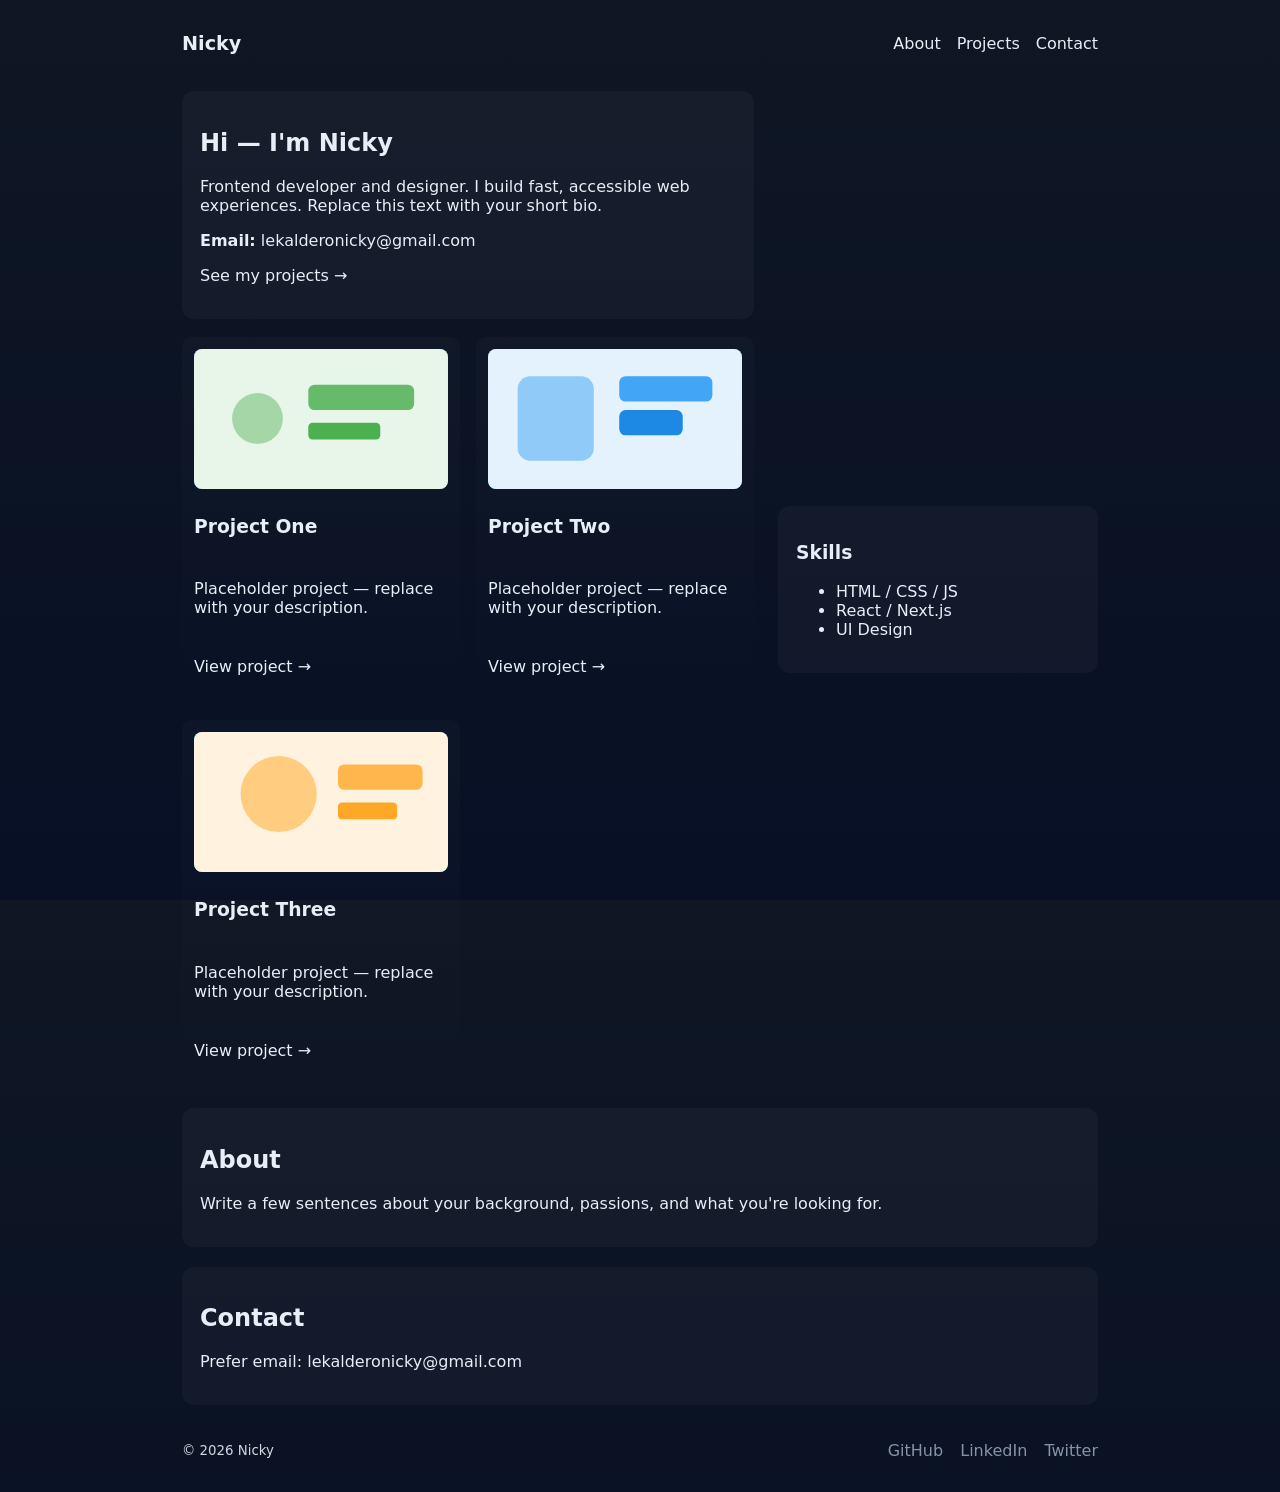
==== index.html @ 3cf4392b "Initial portfolio scaffold (clean repo on Desktop)" ====
<!doctype html>
<html lang="en">
<head>
  <meta charset="utf-8" />
  <meta name="viewport" content="width=device-width,initial-scale=1" />
  <title>Nicky — Portfolio</title>
  <meta name="description" content="Nicky — Frontend developer. Portfolio showcasing projects and contact information.">
  <link rel="icon" href="assets/images/favicon.svg" type="image/svg+xml">
  <link rel="stylesheet" href="styles.css">
</head>
<body>
  <div class="container">
    <header class="header">
      <div class="brand">Nicky</div>
      <nav id="nav" class="nav">
        <span>About</span>
        <span>Projects</span>
        <span>Contact</span>
      </nav>
      <button id="menu-btn" class="hamburger">☰</button>
    </header>

    <main>
      <section class="hero">
        <div>
          <div class="card">
            <h1>Hi — I'm Nicky</h1>
            <p>Frontend developer and designer. I build fast, accessible web experiences. Replace this text with your short bio.</p>
            <p><strong>Email:</strong> lekalderonicky@gmail.com</p>
            <p>See my projects →</p>
          </div>

          <section id="projects" class="projects" aria-label="Projects">
            <article class="project-card">
              <img src="assets/images/project1.svg" alt="Project One image"/>
              <h3>Project One</h3>
              <p>Placeholder project — replace with your description.</p>
              <p class="project-view">View project →</p>
            </article>
            <article class="project-card">
              <img src="assets/images/project2.svg" alt="Project Two image"/>
              <h3>Project Two</h3>
              <p>Placeholder project — replace with your description.</p>
              <p class="project-view">View project →</p>
            </article>
            <article class="project-card">
              <img src="assets/images/project3.svg" alt="Project Three image"/>
              <h3>Project Three</h3>
              <p>Placeholder project — replace with your description.</p>
              <p class="project-view">View project →</p>
            </article>
          </section>
        </div>

        <aside>
          <div class="card">
            <h3>Skills</h3>
            <ul>
              <li>HTML / CSS / JS</li>
              <li>React / Next.js</li>
              <li>UI Design</li>
            </ul>
          </div>
        </aside>
      </section>

      <section id="about" class="card" style="margin-top:20px">
        <h2>About</h2>
        <p>Write a few sentences about your background, passions, and what you're looking for.</p>
      </section>

      <section id="contact" class="card" style="margin-top:20px">
        <h2>Contact</h2>
        <p>Prefer email: lekalderonicky@gmail.com</p>
      </section>
    </main>

    <footer>
      <div class="footer-content">
        <small>© 2026 Nicky</small>
        <div class="socials">
          <span>GitHub</span>
          <span>LinkedIn</span>
          <span>Twitter</span>
        </div>
      </div>
    </footer>
  </div>
  <script src="script.js"></script>
</body>
</html>
---- styles.css ----
/* Simple responsive portfolio styles */
:root{--bg:#0f1724;--card:#0b1220;--accent:#06b6d4;--muted:#94a3b8;color-scheme:dark}
*{box-sizing:border-box}
html,body{height:100%;margin:0;font-family:Inter,system-ui,Segoe UI,Roboto,'Helvetica Neue',Arial;background:linear-gradient(180deg,var(--bg),#071025);color:#e6eef6}
.container{max-width:980px;margin:0 auto;padding:32px}
.header{display:flex;align-items:center;justify-content:space-between}
.brand{font-weight:700;font-size:1.2rem}
.nav{display:flex;gap:16px}
.hamburger{display:none}
.hero{display:grid;grid-template-columns:1fr 320px;gap:24px;align-items:center;margin-top:36px}
.card{background:rgba(255,255,255,0.03);padding:18px;border-radius:12px}
.projects{display:grid;grid-template-columns:repeat(auto-fit,minmax(220px,1fr));gap:16px;margin-top:18px}
.project-card{background:linear-gradient(180deg,rgba(255,255,255,0.02),transparent);padding:12px;border-radius:10px;display:flex;flex-direction:column;gap:8px}
.project-card img{width:100%;height:140px;object-fit:cover;border-radius:8px;background:linear-gradient(90deg,var(--accent),#0ea5a0)}
footer{margin-top:36px;opacity:0.9}
.footer-content{display:flex;justify-content:space-between;align-items:center;gap:12px}
.socials span{color:var(--muted);margin-left:12px}
@media (max-width:880px){.hero{grid-template-columns:1fr}.nav{display:none}.hamburger{display:block}.footer-content{flex-direction:column;align-items:flex-start}}
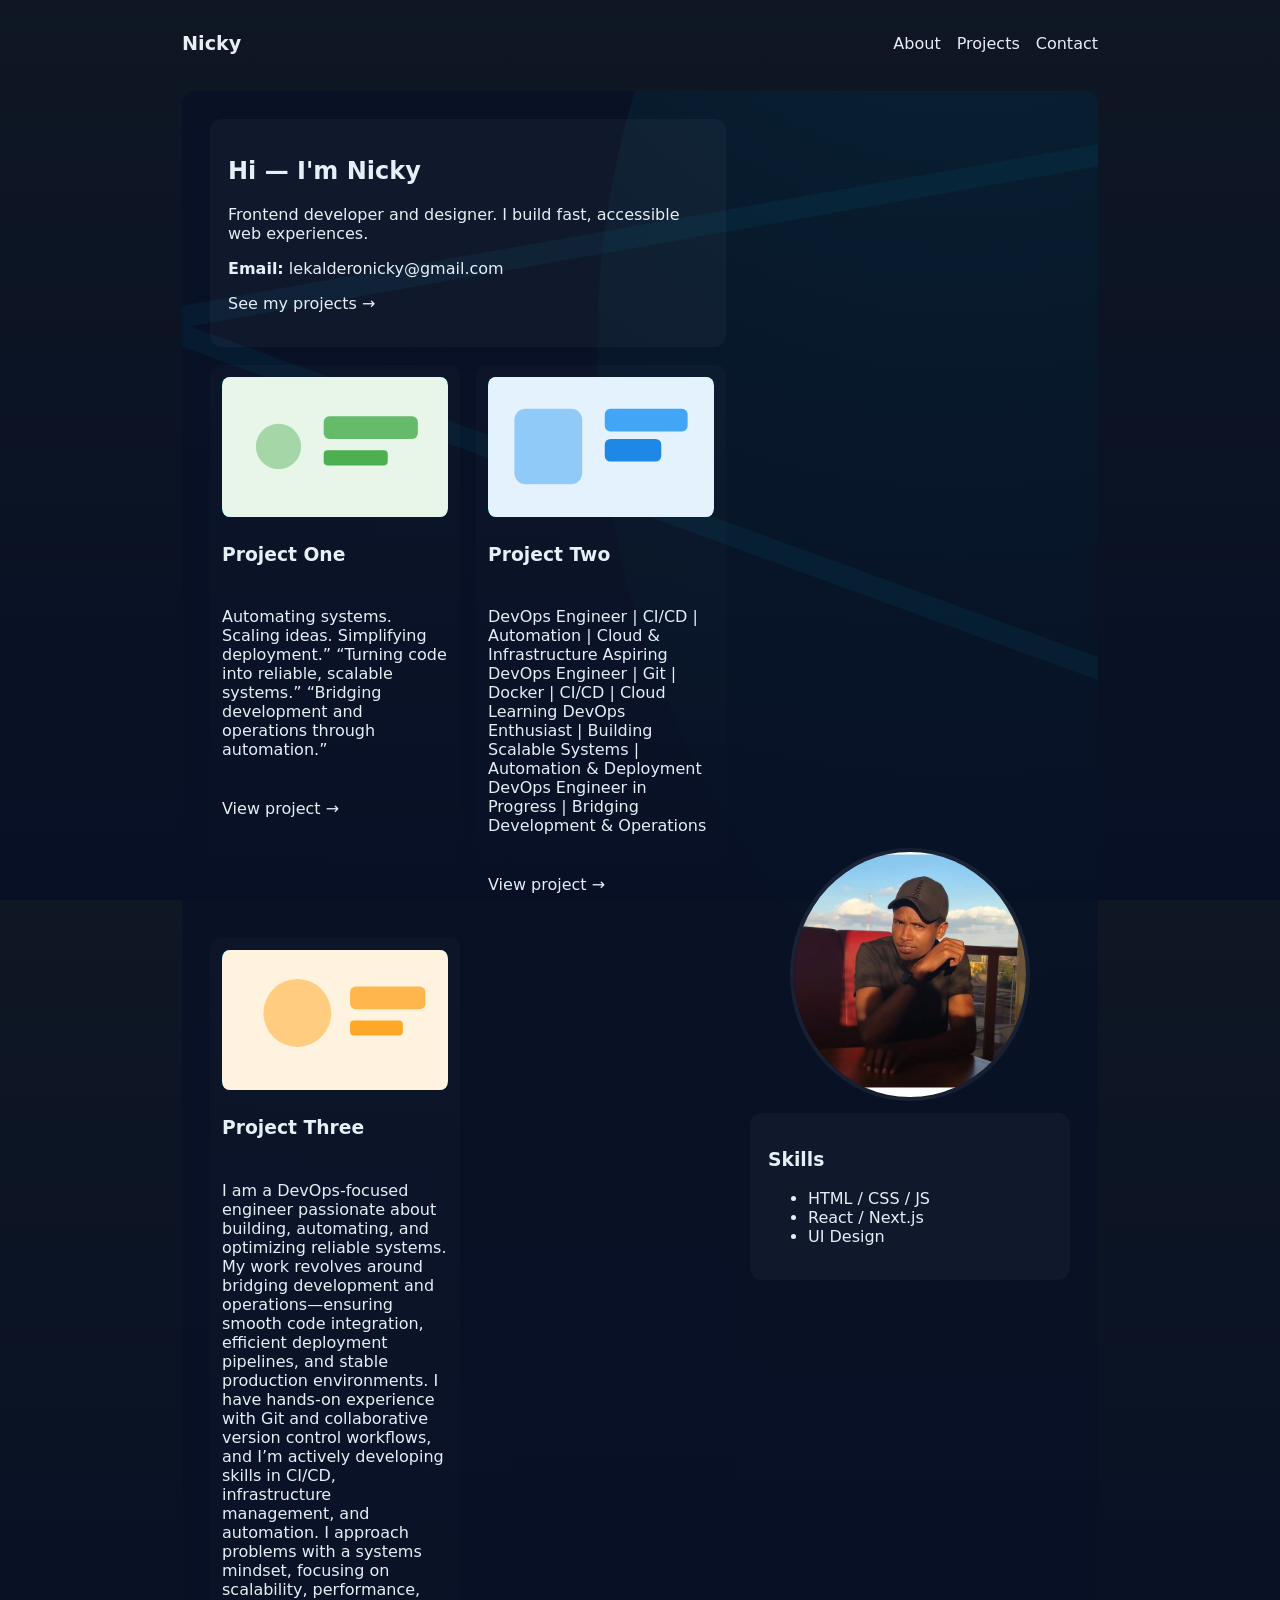
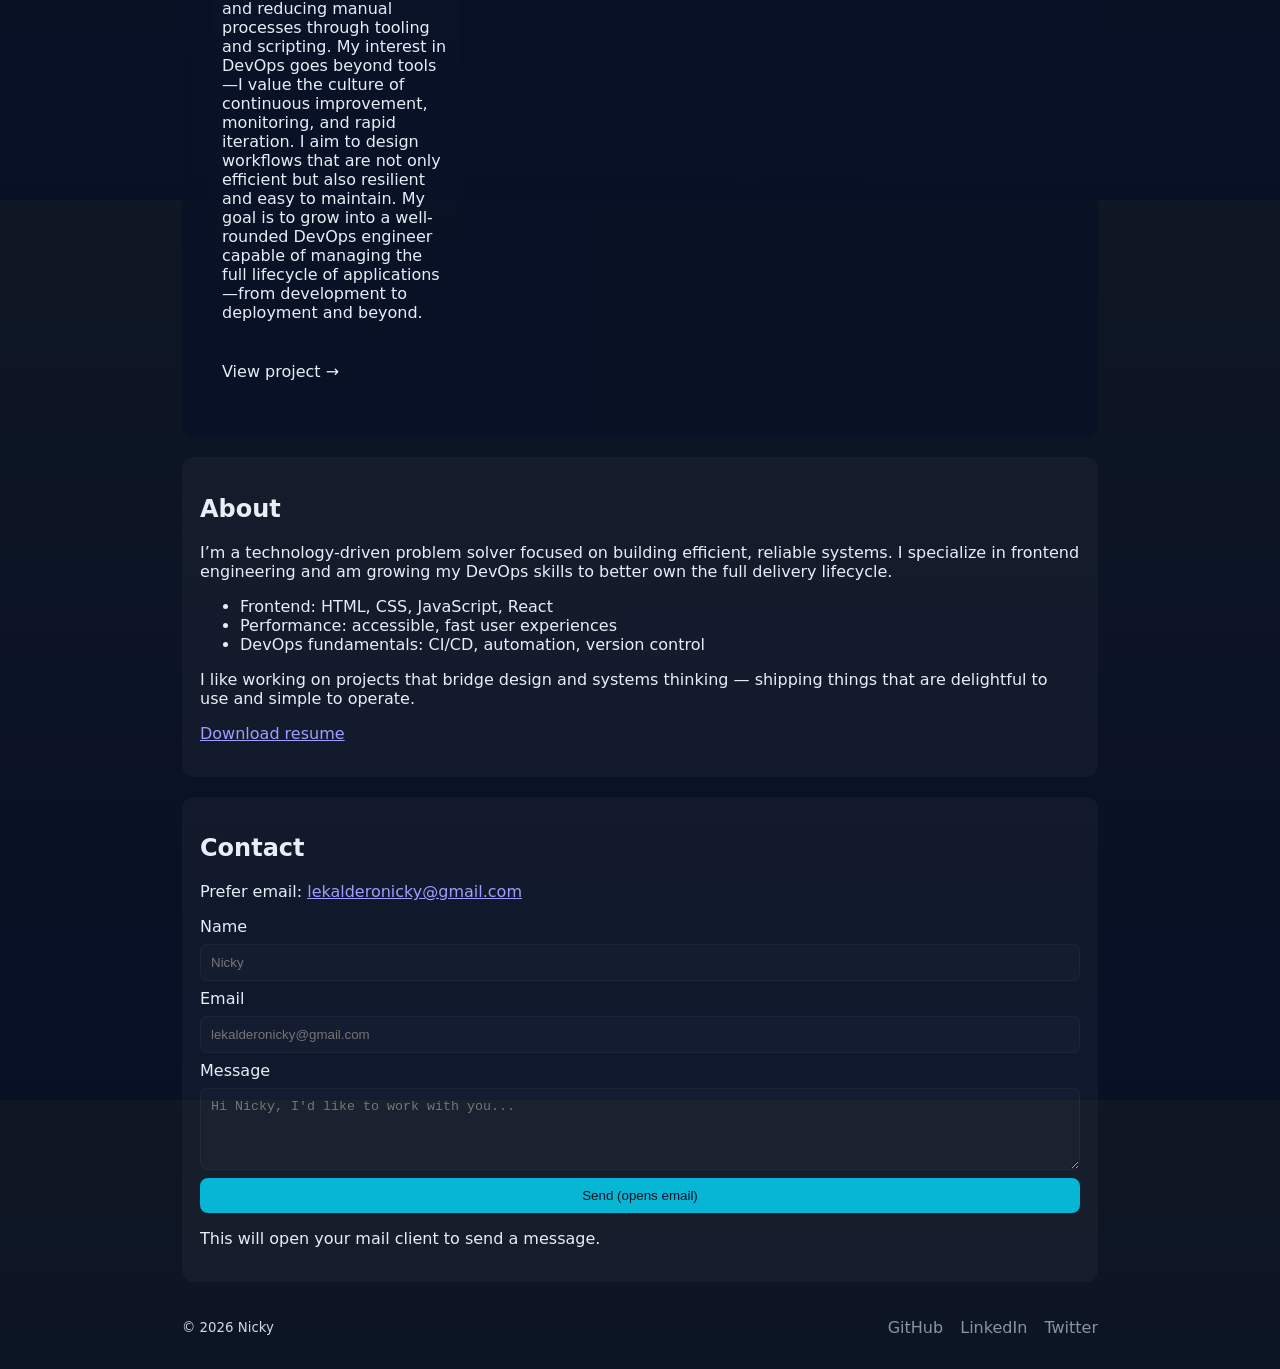
==== commit 28847226: "Initial portfolio commit" ====
--- a/index.html
+++ b/index.html
@@ -25,7 +25,7 @@
         <div>
           <div class="card">
             <h1>Hi — I'm Nicky</h1>
-            <p>Frontend developer and designer. I build fast, accessible web experiences. Replace this text with your short bio.</p>
+            <p>Frontend developer and designer. I build fast, accessible web experiences.</p>
             <p><strong>Email:</strong> lekalderonicky@gmail.com</p>
             <p>See my projects →</p>
           </div>
@@ -34,25 +34,41 @@
             <article class="project-card">
               <img src="assets/images/project1.svg" alt="Project One image"/>
               <h3>Project One</h3>
-              <p>Placeholder project — replace with your description.</p>
+              <p>Automating systems. Scaling ideas. Simplifying deployment.”
+“Turning code into reliable, scalable systems.”
+“Bridging development and operations through automation.”</p>
               <p class="project-view">View project →</p>
             </article>
             <article class="project-card">
               <img src="assets/images/project2.svg" alt="Project Two image"/>
               <h3>Project Two</h3>
-              <p>Placeholder project — replace with your description.</p>
+              <p>DevOps Engineer | CI/CD | Automation | Cloud & Infrastructure
+Aspiring DevOps Engineer | Git | Docker | CI/CD | Cloud Learning
+DevOps Enthusiast | Building Scalable Systems | Automation & Deployment
+DevOps Engineer in Progress | Bridging Development & Operations</p>
               <p class="project-view">View project →</p>
             </article>
             <article class="project-card">
               <img src="assets/images/project3.svg" alt="Project Three image"/>
               <h3>Project Three</h3>
-              <p>Placeholder project — replace with your description.</p>
+              <p>I am a DevOps-focused engineer passionate about building, automating, and optimizing reliable systems. My work revolves around bridging development and operations—ensuring smooth code integration, efficient deployment pipelines, and stable production environments.
+
+I have hands-on experience with Git and collaborative version control workflows, and I’m actively developing skills in CI/CD, infrastructure management, and automation. I approach problems with a systems mindset, focusing on scalability, performance, and reducing manual processes through tooling and scripting.
+
+My interest in DevOps goes beyond tools—I value the culture of continuous improvement, monitoring, and rapid iteration. I aim to design workflows that are not only efficient but also resilient and easy to maintain.
+
+My goal is to grow into a well-rounded DevOps engineer capable of managing the full lifecycle of applications—from development to deployment and beyond.</p>
               <p class="project-view">View project →</p>
             </article>
           </section>
         </div>
 
         <aside>
+          <!-- Profile image placeholder (responsive picture with fallback) -->
+          <picture>
+            <!-- Add WebP/AVIF files later for better performance -->
+            <img id="profile-img" class="profile-img" src="assets/images/headshot.jpg" alt="Nicky headshot" width="240" height="240">
+          </picture>
           <div class="card">
             <h3>Skills</h3>
             <ul>
@@ -66,12 +82,32 @@
 
       <section id="about" class="card" style="margin-top:20px">
         <h2>About</h2>
-        <p>Write a few sentences about your background, passions, and what you're looking for.</p>
+        <p>I’m a technology-driven problem solver focused on building efficient, reliable systems. I specialize in frontend engineering and am growing my DevOps skills to better own the full delivery lifecycle.</p>
+        <ul>
+          <li>Frontend: HTML, CSS, JavaScript, React</li>
+          <li>Performance: accessible, fast user experiences</li>
+          <li>DevOps fundamentals: CI/CD, automation, version control</li>
+        </ul>
+        <p>I like working on projects that bridge design and systems thinking — shipping things that are delightful to use and simple to operate.</p>
+        <p><a href="resume.html" target="_blank" rel="noopener">Download resume</a></p>
       </section>
 
       <section id="contact" class="card" style="margin-top:20px">
         <h2>Contact</h2>
-        <p>Prefer email: lekalderonicky@gmail.com</p>
+        <p>Prefer email: <a href="mailto:lekalderonicky@gmail.com">lekalderonicky@gmail.com</a></p>
+        <form id="contact-form" class="contact-form" aria-label="Contact form">
+          <label for="name">Name</label>
+          <input id="name" name="name" type="text" placeholder="Nicky" required>
+
+          <label for="email">Email</label>
+          <input id="email" name="email" type="email" placeholder="lekalderonicky@gmail.com" required>
+
+          <label for="message">Message</label>
+          <textarea id="message" name="message" rows="4" placeholder="Hi Nicky, I'd like to work with you..." required></textarea>
+
+          <button type="submit">Send (opens email)</button>
+          <p id="contact-note" class="muted" style="margin-top:8px;">This will open your mail client to send a message.</p>
+        </form>
       </section>
     </main>
 
@@ -79,9 +115,9 @@
       <div class="footer-content">
         <small>© 2026 Nicky</small>
         <div class="socials">
-          <span>GitHub</span>
-          <span>LinkedIn</span>
-          <span>Twitter</span>
+          <a href="https://github.com/" target="_blank" rel="noopener">GitHub</a>
+          <a href="https://www.linkedin.com/" target="_blank" rel="noopener">LinkedIn</a>
+          <a href="https://twitter.com/" target="_blank" rel="noopener">Twitter</a>
         </div>
       </div>
     </footer>
--- a/styles.css
+++ b/styles.css
@@ -12,7 +12,14 @@
 .projects{display:grid;grid-template-columns:repeat(auto-fit,minmax(220px,1fr));gap:16px;margin-top:18px}
 .project-card{background:linear-gradient(180deg,rgba(255,255,255,0.02),transparent);padding:12px;border-radius:10px;display:flex;flex-direction:column;gap:8px}
 .project-card img{width:100%;height:140px;object-fit:cover;border-radius:8px;background:linear-gradient(90deg,var(--accent),#0ea5a0)}
+.profile-img{display:block;width:100%;max-width:240px;height:auto;border-radius:50%;object-fit:cover;margin:0 auto 12px;border:4px solid rgba(255,255,255,0.06);background:linear-gradient(180deg,rgba(255,255,255,0.02),transparent)}
+.hero{display:grid;grid-template-columns:1fr 320px;gap:24px;align-items:center;margin-top:36px;background-image:url("assets/images/hero-bg.svg");background-size:cover;background-position:center;padding:28px;border-radius:12px}
 footer{margin-top:36px;opacity:0.9}
+.contact-form{display:flex;flex-direction:column;gap:8px}
+.contact-form input,.contact-form textarea{padding:10px;border-radius:8px;border:1px solid rgba(255,255,255,0.04);background:rgba(255,255,255,0.02);color:inherit}
+.contact-form button{background:var(--accent);color:#071025;padding:10px 14px;border-radius:8px;border:0;cursor:pointer}
+.socials a{color:var(--muted);margin-left:12px;text-decoration:none}
+.socials a:hover{text-decoration:underline;color:var(--accent)}
 .footer-content{display:flex;justify-content:space-between;align-items:center;gap:12px}
 .socials span{color:var(--muted);margin-left:12px}
 @media (max-width:880px){.hero{grid-template-columns:1fr}.nav{display:none}.hamburger{display:block}.footer-content{flex-direction:column;align-items:flex-start}}
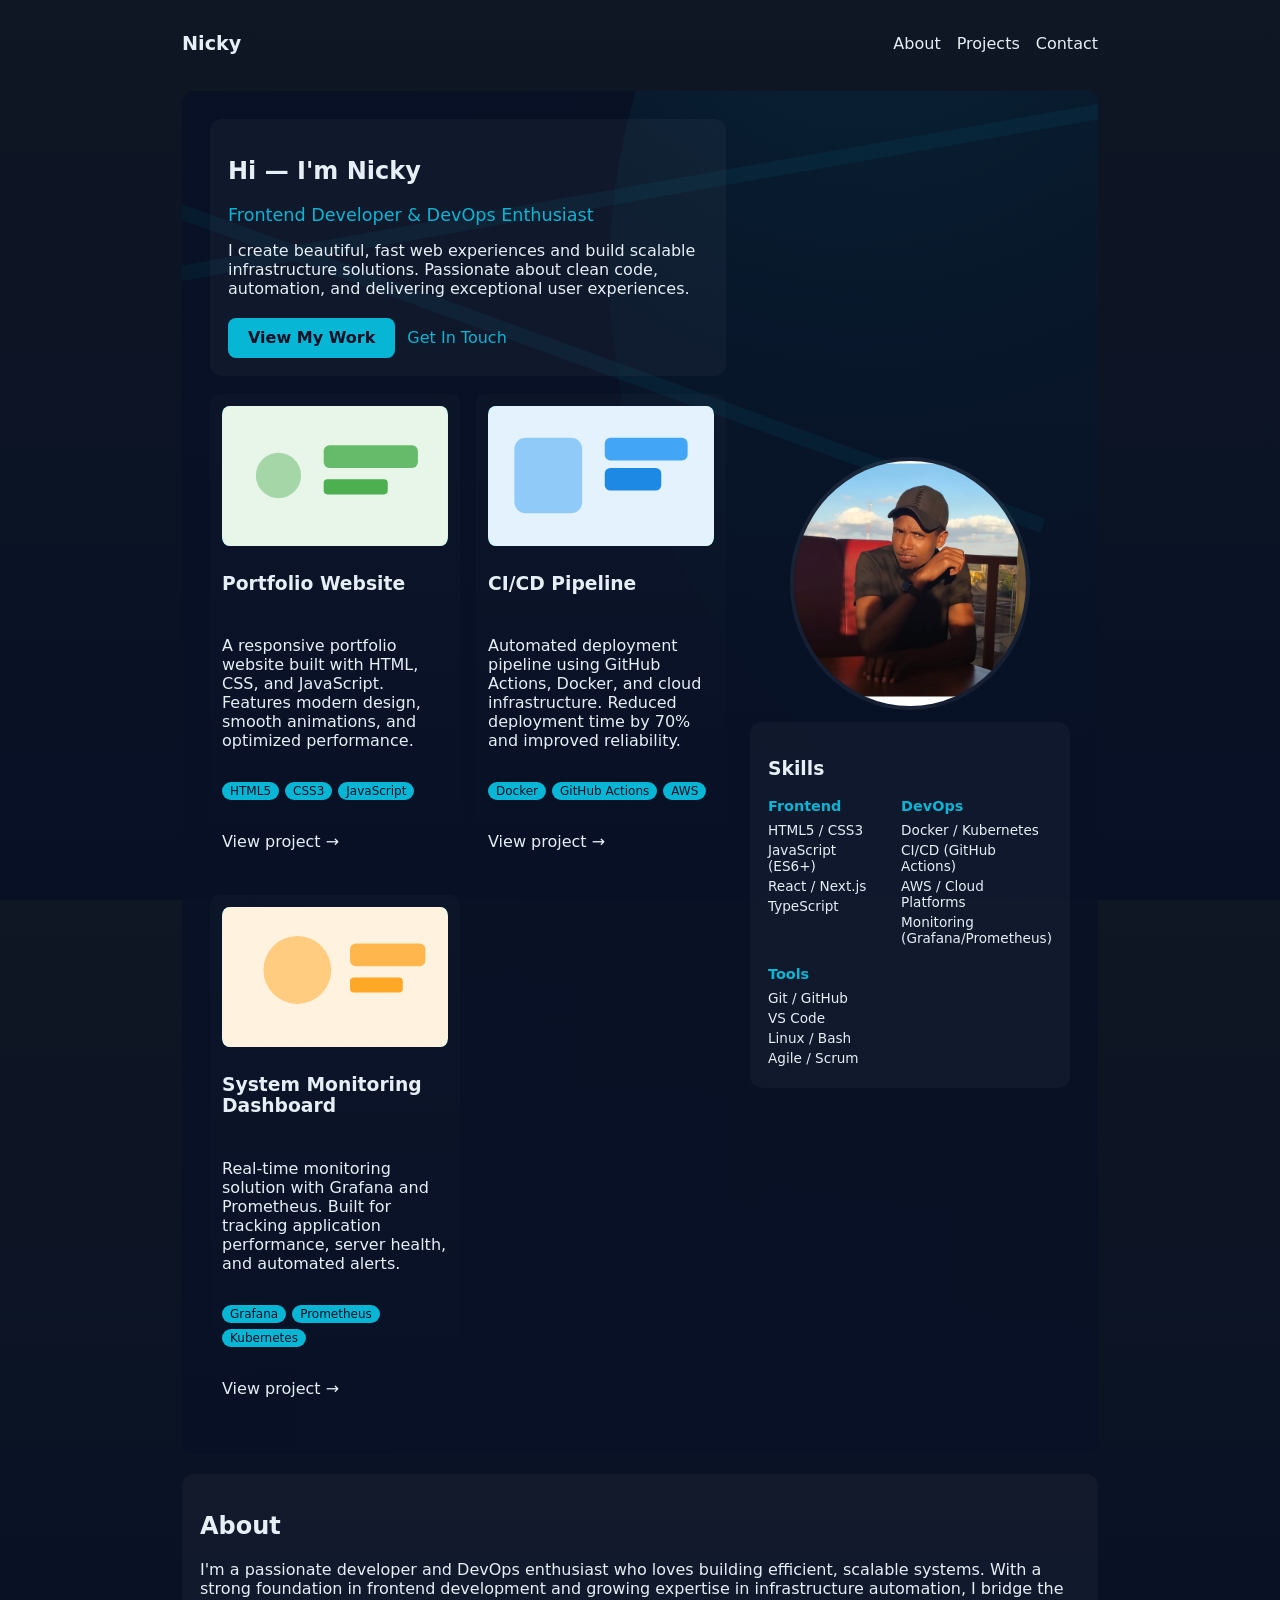
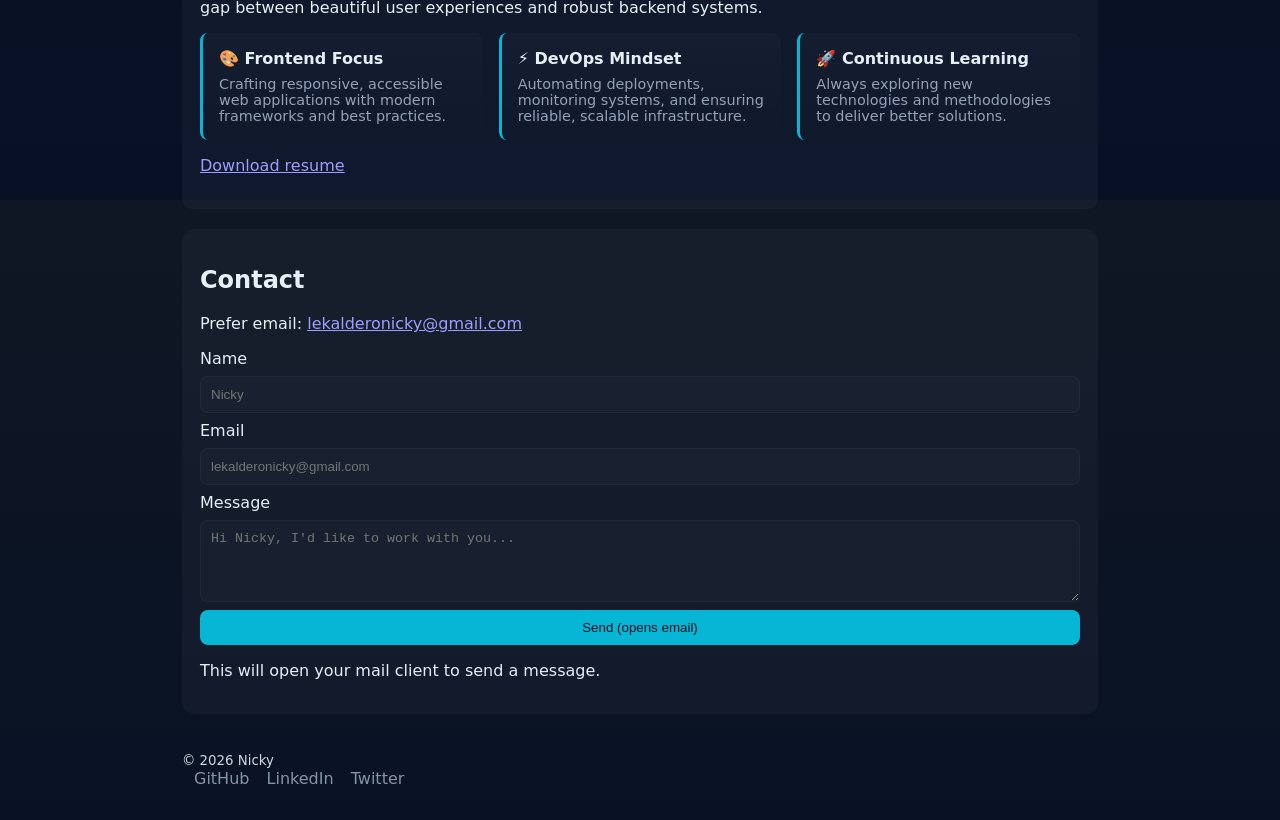
==== commit f4b481ff: "Improve design and projects: better content, skills section, animations" ====
--- a/index.html
+++ b/index.html
@@ -25,39 +25,46 @@
         <div>
           <div class="card">
             <h1>Hi — I'm Nicky</h1>
-            <p>Frontend developer and designer. I build fast, accessible web experiences.</p>
-            <p><strong>Email:</strong> lekalderonicky@gmail.com</p>
-            <p>See my projects →</p>
+            <p class="hero-subtitle">Frontend Developer & DevOps Enthusiast</p>
+            <p>I create beautiful, fast web experiences and build scalable infrastructure solutions. Passionate about clean code, automation, and delivering exceptional user experiences.</p>
+            <div class="hero-cta">
+              <a href="#projects" class="cta-button">View My Work</a>
+              <a href="#contact" class="cta-link">Get In Touch</a>
+            </div>
           </div>
 
           <section id="projects" class="projects" aria-label="Projects">
             <article class="project-card">
-              <img src="assets/images/project1.svg" alt="Project One image"/>
-              <h3>Project One</h3>
-              <p>Automating systems. Scaling ideas. Simplifying deployment.”
-“Turning code into reliable, scalable systems.”
-“Bridging development and operations through automation.”</p>
+              <img src="assets/images/project1.svg" alt="Portfolio Website"/>
+              <h3>Portfolio Website</h3>
+              <p>A responsive portfolio website built with HTML, CSS, and JavaScript. Features modern design, smooth animations, and optimized performance.</p>
+              <div class="project-tech">
+                <span class="tech-tag">HTML5</span>
+                <span class="tech-tag">CSS3</span>
+                <span class="tech-tag">JavaScript</span>
+              </div>
               <p class="project-view">View project →</p>
             </article>
             <article class="project-card">
-              <img src="assets/images/project2.svg" alt="Project Two image"/>
-              <h3>Project Two</h3>
-              <p>DevOps Engineer | CI/CD | Automation | Cloud & Infrastructure
-Aspiring DevOps Engineer | Git | Docker | CI/CD | Cloud Learning
-DevOps Enthusiast | Building Scalable Systems | Automation & Deployment
-DevOps Engineer in Progress | Bridging Development & Operations</p>
+              <img src="assets/images/project2.svg" alt="DevOps Automation"/>
+              <h3>CI/CD Pipeline</h3>
+              <p>Automated deployment pipeline using GitHub Actions, Docker, and cloud infrastructure. Reduced deployment time by 70% and improved reliability.</p>
+              <div class="project-tech">
+                <span class="tech-tag">Docker</span>
+                <span class="tech-tag">GitHub Actions</span>
+                <span class="tech-tag">AWS</span>
+              </div>
               <p class="project-view">View project →</p>
             </article>
             <article class="project-card">
-              <img src="assets/images/project3.svg" alt="Project Three image"/>
-              <h3>Project Three</h3>
-              <p>I am a DevOps-focused engineer passionate about building, automating, and optimizing reliable systems. My work revolves around bridging development and operations—ensuring smooth code integration, efficient deployment pipelines, and stable production environments.
-
-I have hands-on experience with Git and collaborative version control workflows, and I’m actively developing skills in CI/CD, infrastructure management, and automation. I approach problems with a systems mindset, focusing on scalability, performance, and reducing manual processes through tooling and scripting.
-
-My interest in DevOps goes beyond tools—I value the culture of continuous improvement, monitoring, and rapid iteration. I aim to design workflows that are not only efficient but also resilient and easy to maintain.
-
-My goal is to grow into a well-rounded DevOps engineer capable of managing the full lifecycle of applications—from development to deployment and beyond.</p>
+              <img src="assets/images/project3.svg" alt="Infrastructure Monitoring"/>
+              <h3>System Monitoring Dashboard</h3>
+              <p>Real-time monitoring solution with Grafana and Prometheus. Built for tracking application performance, server health, and automated alerts.</p>
+              <div class="project-tech">
+                <span class="tech-tag">Grafana</span>
+                <span class="tech-tag">Prometheus</span>
+                <span class="tech-tag">Kubernetes</span>
+              </div>
               <p class="project-view">View project →</p>
             </article>
           </section>
@@ -71,24 +78,56 @@
           </picture>
           <div class="card">
             <h3>Skills</h3>
-            <ul>
-              <li>HTML / CSS / JS</li>
-              <li>React / Next.js</li>
-              <li>UI Design</li>
-            </ul>
+            <div class="skills-grid">
+              <div class="skill-category">
+                <h4>Frontend</h4>
+                <ul>
+                  <li>HTML5 / CSS3</li>
+                  <li>JavaScript (ES6+)</li>
+                  <li>React / Next.js</li>
+                  <li>TypeScript</li>
+                </ul>
+              </div>
+              <div class="skill-category">
+                <h4>DevOps</h4>
+                <ul>
+                  <li>Docker / Kubernetes</li>
+                  <li>CI/CD (GitHub Actions)</li>
+                  <li>AWS / Cloud Platforms</li>
+                  <li>Monitoring (Grafana/Prometheus)</li>
+                </ul>
+              </div>
+              <div class="skill-category">
+                <h4>Tools</h4>
+                <ul>
+                  <li>Git / GitHub</li>
+                  <li>VS Code</li>
+                  <li>Linux / Bash</li>
+                  <li>Agile / Scrum</li>
+                </ul>
+              </div>
+            </div>
           </div>
         </aside>
       </section>
 
       <section id="about" class="card" style="margin-top:20px">
         <h2>About</h2>
-        <p>I’m a technology-driven problem solver focused on building efficient, reliable systems. I specialize in frontend engineering and am growing my DevOps skills to better own the full delivery lifecycle.</p>
-        <ul>
-          <li>Frontend: HTML, CSS, JavaScript, React</li>
-          <li>Performance: accessible, fast user experiences</li>
-          <li>DevOps fundamentals: CI/CD, automation, version control</li>
-        </ul>
-        <p>I like working on projects that bridge design and systems thinking — shipping things that are delightful to use and simple to operate.</p>
+        <p>I'm a passionate developer and DevOps enthusiast who loves building efficient, scalable systems. With a strong foundation in frontend development and growing expertise in infrastructure automation, I bridge the gap between beautiful user experiences and robust backend systems.</p>
+        <div class="about-grid">
+          <div class="about-item">
+            <h3>🎨 Frontend Focus</h3>
+            <p>Crafting responsive, accessible web applications with modern frameworks and best practices.</p>
+          </div>
+          <div class="about-item">
+            <h3>⚡ DevOps Mindset</h3>
+            <p>Automating deployments, monitoring systems, and ensuring reliable, scalable infrastructure.</p>
+          </div>
+          <div class="about-item">
+            <h3>🚀 Continuous Learning</h3>
+            <p>Always exploring new technologies and methodologies to deliver better solutions.</p>
+          </div>
+        </div>
         <p><a href="resume.html" target="_blank" rel="noopener">Download resume</a></p>
       </section>
 
--- a/styles.css
+++ b/styles.css
@@ -20,6 +20,20 @@
 .contact-form button{background:var(--accent);color:#071025;padding:10px 14px;border-radius:8px;border:0;cursor:pointer}
 .socials a{color:var(--muted);margin-left:12px;text-decoration:none}
 .socials a:hover{text-decoration:underline;color:var(--accent)}
-.footer-content{display:flex;justify-content:space-between;align-items:center;gap:12px}
-.socials span{color:var(--muted);margin-left:12px}
-@media (max-width:880px){.hero{grid-template-columns:1fr}.nav{display:none}.hamburger{display:block}.footer-content{flex-direction:column;align-items:flex-start}}+.project-tech{display:flex;gap:6px;margin:8px 0;flex-wrap:wrap}
+.tech-tag{background:var(--accent);color:#071025;padding:2px 8px;border-radius:12px;font-size:0.75rem;font-weight:500}
+.skills-grid{display:grid;grid-template-columns:1fr 1fr;gap:16px}
+.skill-category h4{margin:0 0 8px 0;font-size:0.9rem;color:var(--accent);font-weight:600}
+.skill-category ul{margin:0;padding:0;list-style:none}
+.skill-category li{margin-bottom:4px;font-size:0.85rem}
+.about-grid{display:grid;grid-template-columns:repeat(auto-fit,minmax(200px,1fr));gap:16px;margin:16px 0}
+.about-item{background:linear-gradient(180deg,rgba(255,255,255,0.02),transparent);padding:16px;border-radius:8px;border-left:3px solid var(--accent)}
+.about-item h3{margin:0 0 8px 0;font-size:1rem}
+.about-item p{margin:0;font-size:0.9rem;color:var(--muted)}
+.hero-subtitle{color:var(--accent);font-size:1.1rem;margin:8px 0;font-weight:500}
+.hero-cta{display:flex;gap:12px;margin-top:20px;flex-wrap:wrap}
+.cta-button{background:var(--accent);color:#071025;padding:10px 20px;border-radius:8px;text-decoration:none;font-weight:600;display:inline-block;transition:transform 0.2s}
+.cta-button:hover{transform:translateY(-2px)}
+.cta-link{color:var(--accent);text-decoration:none;font-weight:500;padding:10px 0;border-bottom:1px solid transparent;transition:border-color 0.2s}
+.cta-link:hover{border-bottom-color:var(--accent)}
+@media (max-width:880px){.hero{grid-template-columns:1fr}.nav{display:none}.hamburger{display:block}.footer-content{flex-direction:column;align-items:flex-start}.skills-grid{grid-template-columns:1fr}.about-grid{grid-template-columns:1fr}.hero-cta{flex-direction:column}}
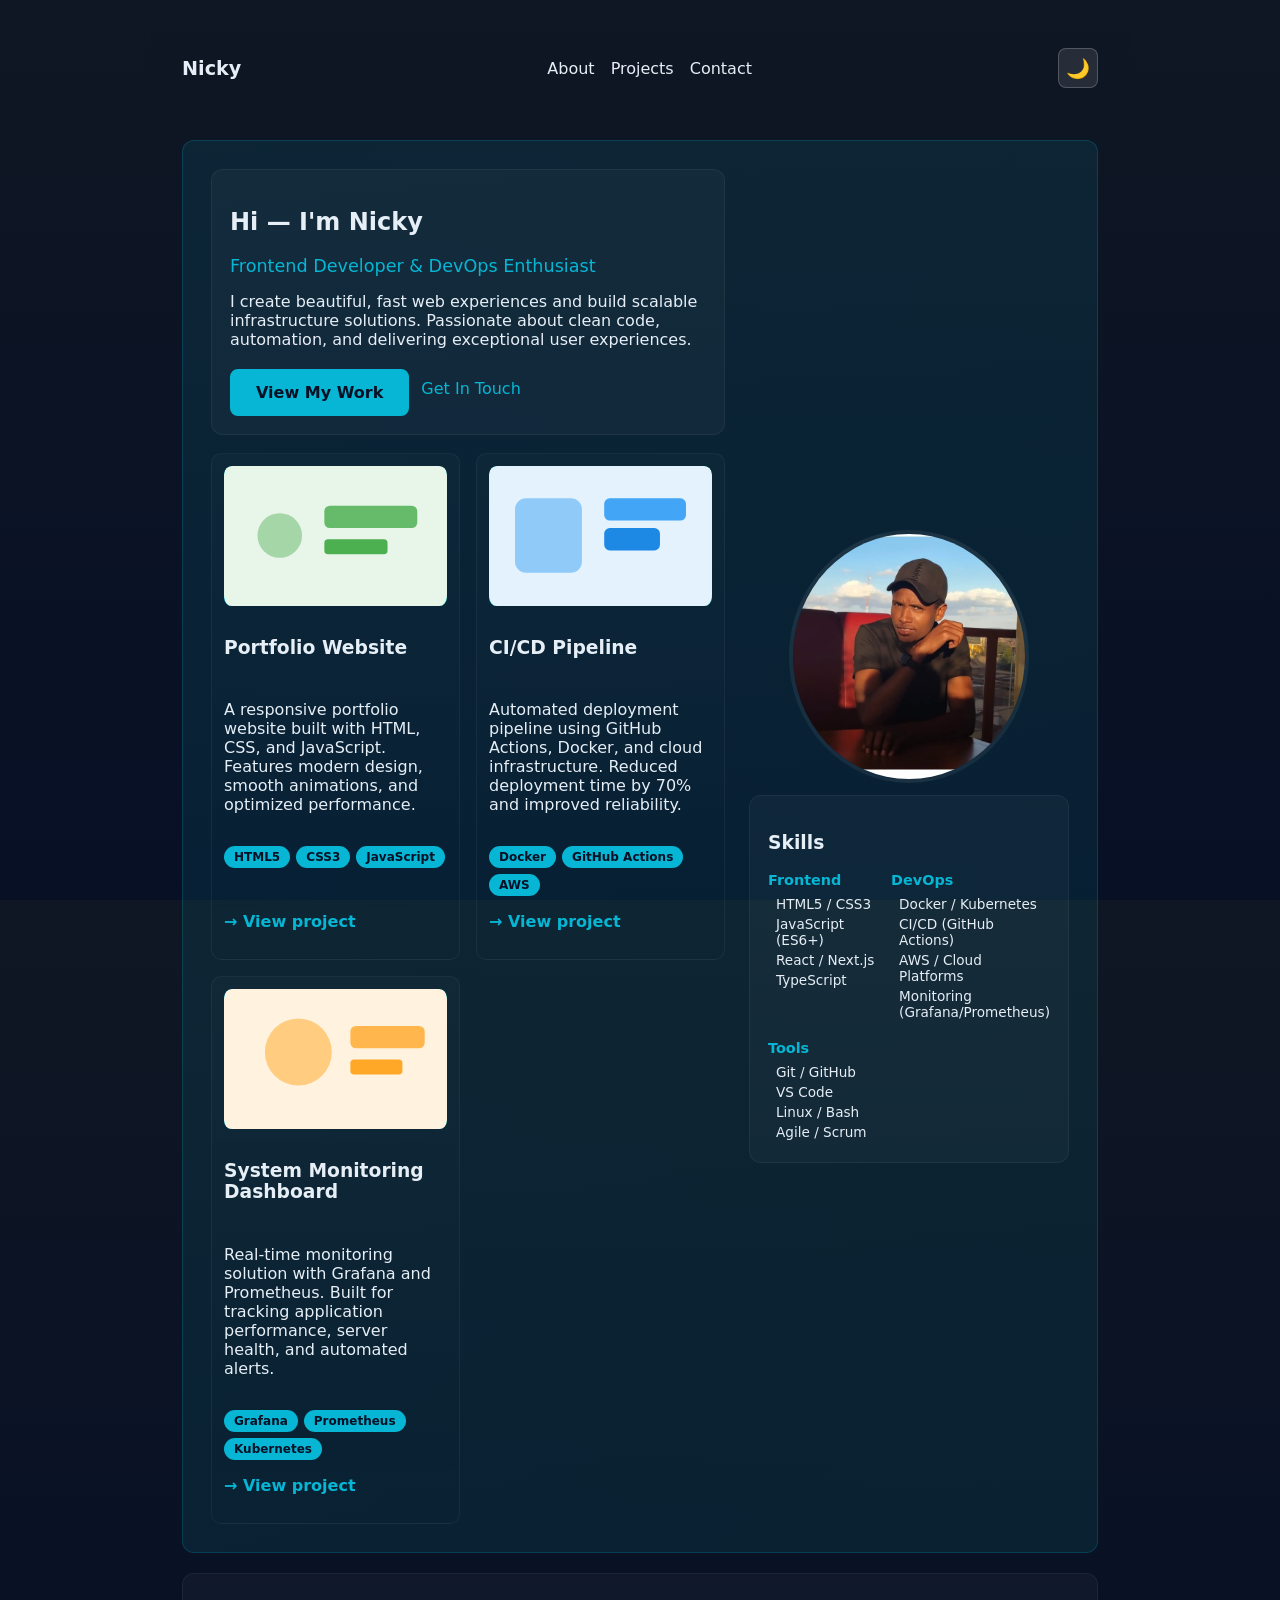
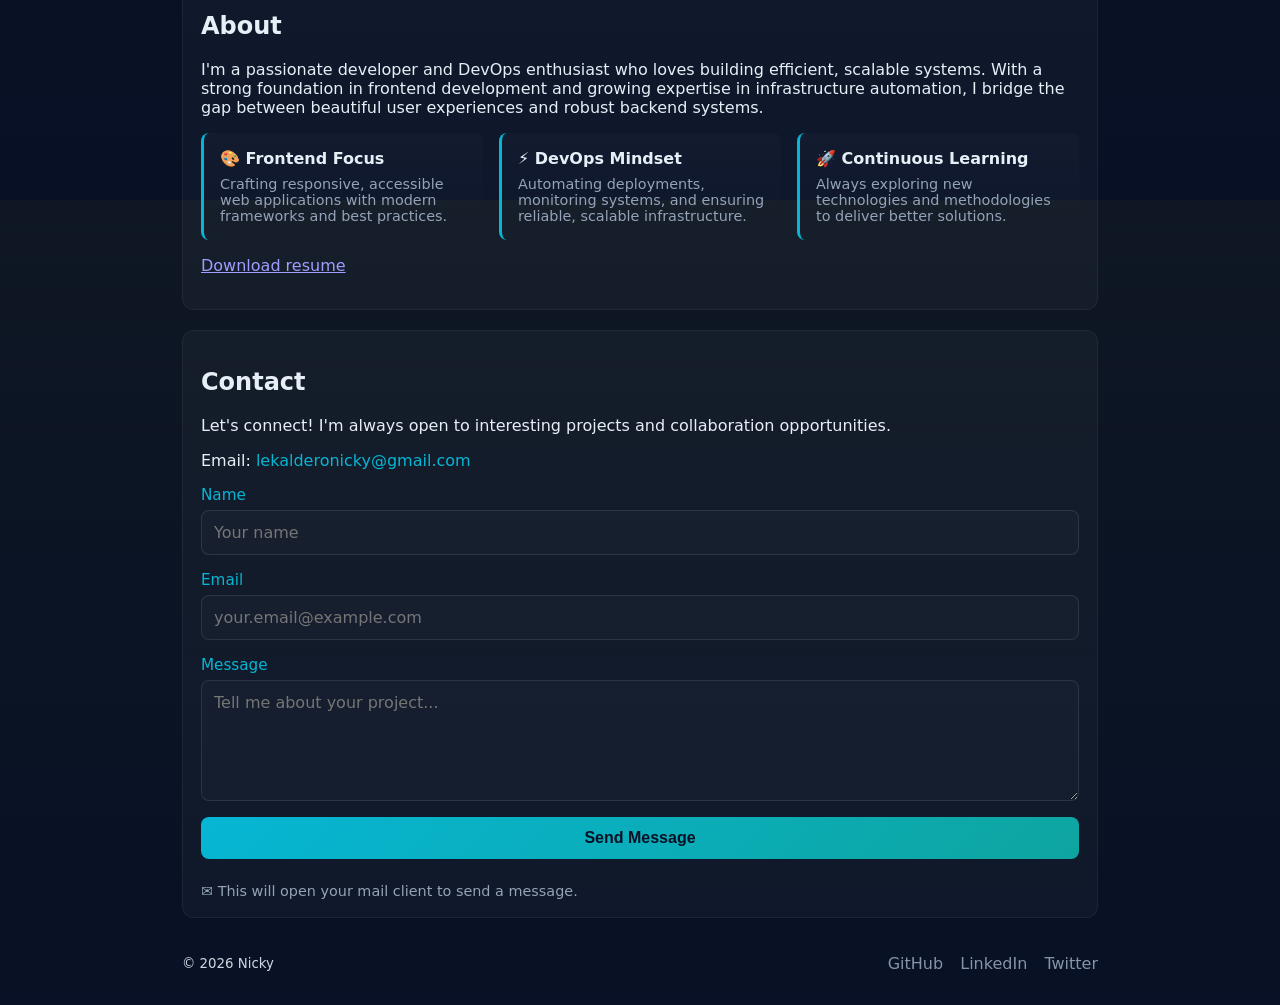
==== commit c5d703c7: "enhance: add interactive features and improved animations - Add dark/light theme toggle with localSt" ====
--- a/index.html
+++ b/index.html
@@ -9,15 +9,19 @@
   <link rel="stylesheet" href="styles.css">
 </head>
 <body>
+  <div class="scroll-progress" id="scroll-progress"></div>
   <div class="container">
     <header class="header">
-      <div class="brand">Nicky</div>
+      <div class="brand" onclick="window.scrollTo({top: 0, behavior: 'smooth'})">Nicky</div>
       <nav id="nav" class="nav">
-        <span>About</span>
-        <span>Projects</span>
-        <span>Contact</span>
+        <a href="#about" class="nav-link">About</a>
+        <a href="#projects" class="nav-link">Projects</a>
+        <a href="#contact" class="nav-link">Contact</a>
       </nav>
-      <button id="menu-btn" class="hamburger">☰</button>
+      <div class="header-actions">
+        <button id="theme-toggle" class="theme-toggle" aria-label="Toggle theme" title="Toggle dark/light mode">🌙</button>
+        <button id="menu-btn" class="hamburger">☰</button>
+      </div>
     </header>
 
     <main>
@@ -34,8 +38,11 @@
           </div>
 
           <section id="projects" class="projects" aria-label="Projects">
-            <article class="project-card">
-              <img src="assets/images/project1.svg" alt="Portfolio Website"/>
+            <a href="#" class="project-card project-link" onclick="event.preventDefault(); alert('Visit project repository');">
+              <div class="project-image">
+                <img src="assets/images/project1.svg" alt="Portfolio Website"/>
+                <div class="project-overlay"></div>
+              </div>
               <h3>Portfolio Website</h3>
               <p>A responsive portfolio website built with HTML, CSS, and JavaScript. Features modern design, smooth animations, and optimized performance.</p>
               <div class="project-tech">
@@ -43,10 +50,13 @@
                 <span class="tech-tag">CSS3</span>
                 <span class="tech-tag">JavaScript</span>
               </div>
-              <p class="project-view">View project →</p>
-            </article>
-            <article class="project-card">
-              <img src="assets/images/project2.svg" alt="DevOps Automation"/>
+              <p class="project-view">→ View project</p>
+            </a>
+            <a href="#" class="project-card project-link" onclick="event.preventDefault(); alert('Visit project repository');">
+              <div class="project-image">
+                <img src="assets/images/project2.svg" alt="DevOps Automation"/>
+                <div class="project-overlay"></div>
+              </div>
               <h3>CI/CD Pipeline</h3>
               <p>Automated deployment pipeline using GitHub Actions, Docker, and cloud infrastructure. Reduced deployment time by 70% and improved reliability.</p>
               <div class="project-tech">
@@ -54,10 +64,13 @@
                 <span class="tech-tag">GitHub Actions</span>
                 <span class="tech-tag">AWS</span>
               </div>
-              <p class="project-view">View project →</p>
-            </article>
-            <article class="project-card">
-              <img src="assets/images/project3.svg" alt="Infrastructure Monitoring"/>
+              <p class="project-view">→ View project</p>
+            </a>
+            <a href="#" class="project-card project-link" onclick="event.preventDefault(); alert('Visit project repository');">
+              <div class="project-image">
+                <img src="assets/images/project3.svg" alt="Infrastructure Monitoring"/>
+                <div class="project-overlay"></div>
+              </div>
               <h3>System Monitoring Dashboard</h3>
               <p>Real-time monitoring solution with Grafana and Prometheus. Built for tracking application performance, server health, and automated alerts.</p>
               <div class="project-tech">
@@ -65,8 +78,8 @@
                 <span class="tech-tag">Prometheus</span>
                 <span class="tech-tag">Kubernetes</span>
               </div>
-              <p class="project-view">View project →</p>
-            </article>
+              <p class="project-view">→ View project</p>
+            </a>
           </section>
         </div>
 
@@ -133,19 +146,26 @@
 
       <section id="contact" class="card" style="margin-top:20px">
         <h2>Contact</h2>
-        <p>Prefer email: <a href="mailto:lekalderonicky@gmail.com">lekalderonicky@gmail.com</a></p>
+        <p>Let's connect! I'm always open to interesting projects and collaboration opportunities.</p>
+        <p>Email: <a href="mailto:lekalderonicky@gmail.com" class="email-link">lekalderonicky@gmail.com</a></p>
         <form id="contact-form" class="contact-form" aria-label="Contact form">
-          <label for="name">Name</label>
-          <input id="name" name="name" type="text" placeholder="Nicky" required>
+          <div class="form-group">
+            <label for="name">Name</label>
+            <input id="name" name="name" type="text" placeholder="Your name" required>
+          </div>
 
-          <label for="email">Email</label>
-          <input id="email" name="email" type="email" placeholder="lekalderonicky@gmail.com" required>
+          <div class="form-group">
+            <label for="email">Email</label>
+            <input id="email" name="email" type="email" placeholder="your.email@example.com" required>
+          </div>
 
-          <label for="message">Message</label>
-          <textarea id="message" name="message" rows="4" placeholder="Hi Nicky, I'd like to work with you..." required></textarea>
+          <div class="form-group">
+            <label for="message">Message</label>
+            <textarea id="message" name="message" rows="5" placeholder="Tell me about your project..." required></textarea>
+          </div>
 
-          <button type="submit">Send (opens email)</button>
-          <p id="contact-note" class="muted" style="margin-top:8px;">This will open your mail client to send a message.</p>
+          <button type="submit" class="submit-btn">Send Message</button>
+          <p id="contact-note" class="form-note" style="margin-top:8px;">✉️ This will open your mail client to send a message.</p>
         </form>
       </section>
     </main>
--- a/styles.css
+++ b/styles.css
@@ -1,39 +1,90 @@
-/* Simple responsive portfolio styles */
-:root{--bg:#0f1724;--card:#0b1220;--accent:#06b6d4;--muted:#94a3b8;color-scheme:dark}
+/* Enhanced interactive portfolio styles */
+:root{--bg:#0f1724;--bg-light:#f5f5f7;--card:#0b1220;--card-light:#ffffff;--accent:#06b6d4;--muted:#94a3b8;--text-dark:#1d1d1f;--text-light:#e6eef6;color-scheme:dark}
 *{box-sizing:border-box}
-html,body{height:100%;margin:0;font-family:Inter,system-ui,Segoe UI,Roboto,'Helvetica Neue',Arial;background:linear-gradient(180deg,var(--bg),#071025);color:#e6eef6}
+html,body{height:100%;margin:0;font-family:Inter,system-ui,Segoe UI,Roboto,'Helvetica Neue',Arial;background:linear-gradient(180deg,var(--bg),#071025);color:var(--text-light);transition:background 0.3s ease,color 0.3s ease}
+body.light-mode{background:linear-gradient(180deg,var(--bg-light),#f0f0f2);color:var(--text-dark)}
+.scroll-progress{position:fixed;top:0;left:0;height:3px;background:linear-gradient(90deg,var(--accent),#0ea5a0);width:0%;z-index:1000;transition:width 0.1s ease}
 .container{max-width:980px;margin:0 auto;padding:32px}
-.header{display:flex;align-items:center;justify-content:space-between}
-.brand{font-weight:700;font-size:1.2rem}
+.header{display:flex;align-items:center;justify-content:space-between;position:sticky;top:0;background:rgba(15,23,36,0.95);backdrop-filter:blur(10px);z-index:100;padding:16px 0;margin:0 -32px;padding-left:32px;padding-right:32px}
+body.light-mode .header{background:rgba(245,245,247,0.95)}
+.brand{font-weight:700;font-size:1.2rem;cursor:pointer;transition:transform 0.2s ease,color 0.2s ease}
+.brand:hover{transform:scale(1.05);color:var(--accent)}
 .nav{display:flex;gap:16px}
+.nav-link{color:var(--text-light);text-decoration:none;font-weight:500;position:relative;transition:color 0.3s ease;padding:8px 0}
+body.light-mode .nav-link{color:var(--text-dark)}
+.nav-link::after{content:'';position:absolute;bottom:-4px;left:0;width:0;height:2px;background:var(--accent);transition:width 0.3s ease}
+.nav-link:hover::after{width:100%}
+.header-actions{display:flex;gap:12px;align-items:center}
+.theme-toggle{background:rgba(255,255,255,0.1);border:1px solid rgba(255,255,255,0.2);color:var(--text-light);width:40px;height:40px;border-radius:8px;cursor:pointer;font-size:1.2rem;transition:all 0.3s ease}
+body.light-mode .theme-toggle{background:rgba(0,0,0,0.1);border-color:rgba(0,0,0,0.2);color:var(--text-dark)}
+.theme-toggle:hover{background:var(--accent);border-color:var(--accent);transform:rotate(20deg)}
 .hamburger{display:none}
-.hero{display:grid;grid-template-columns:1fr 320px;gap:24px;align-items:center;margin-top:36px}
-.card{background:rgba(255,255,255,0.03);padding:18px;border-radius:12px}
+.hero{display:grid;grid-template-columns:1fr 320px;gap:24px;align-items:center;margin-top:36px;background:linear-gradient(135deg,rgba(6,182,212,0.1),rgba(14,165,160,0.1));padding:28px;border-radius:12px;border:1px solid rgba(6,182,212,0.2);transition:all 0.3s ease;animation:slideInDown 0.6s ease}
+body.light-mode .hero{background:linear-gradient(135deg,rgba(6,182,212,0.05),rgba(14,165,160,0.05));border-color:rgba(6,182,212,0.1)}
+.hero:hover{transform:translateY(-4px);box-shadow:0 20px 40px rgba(6,182,212,0.15)}
+@keyframes slideInDown{from{opacity:0;transform:translateY(30px)}to{opacity:1;transform:translateY(0)}}
+.card{background:rgba(255,255,255,0.03);padding:18px;border-radius:12px;border:1px solid rgba(255,255,255,0.05);transition:all 0.3s ease}
+body.light-mode .card{background:rgba(0,0,0,0.02);border-color:rgba(0,0,0,0.1)}
+.card:hover{background:rgba(255,255,255,0.05);border-color:rgba(6,182,212,0.3)}
 .projects{display:grid;grid-template-columns:repeat(auto-fit,minmax(220px,1fr));gap:16px;margin-top:18px}
-.project-card{background:linear-gradient(180deg,rgba(255,255,255,0.02),transparent);padding:12px;border-radius:10px;display:flex;flex-direction:column;gap:8px}
-.project-card img{width:100%;height:140px;object-fit:cover;border-radius:8px;background:linear-gradient(90deg,var(--accent),#0ea5a0)}
-.profile-img{display:block;width:100%;max-width:240px;height:auto;border-radius:50%;object-fit:cover;margin:0 auto 12px;border:4px solid rgba(255,255,255,0.06);background:linear-gradient(180deg,rgba(255,255,255,0.02),transparent)}
-.hero{display:grid;grid-template-columns:1fr 320px;gap:24px;align-items:center;margin-top:36px;background-image:url("assets/images/hero-bg.svg");background-size:cover;background-position:center;padding:28px;border-radius:12px}
-footer{margin-top:36px;opacity:0.9}
-.contact-form{display:flex;flex-direction:column;gap:8px}
-.contact-form input,.contact-form textarea{padding:10px;border-radius:8px;border:1px solid rgba(255,255,255,0.04);background:rgba(255,255,255,0.02);color:inherit}
-.contact-form button{background:var(--accent);color:#071025;padding:10px 14px;border-radius:8px;border:0;cursor:pointer}
-.socials a{color:var(--muted);margin-left:12px;text-decoration:none}
-.socials a:hover{text-decoration:underline;color:var(--accent)}
+.project-card{background:linear-gradient(180deg,rgba(255,255,255,0.02),transparent);padding:12px;border-radius:10px;display:flex;flex-direction:column;gap:8px;border:1px solid rgba(255,255,255,0.05);transition:all 0.3s ease;text-decoration:none;color:inherit;cursor:pointer;transform:translateY(0);opacity:0;animation:fadeInUp 0.6s ease forwards}
+@keyframes fadeInUp{from{opacity:0;transform:translateY(20px)}to{opacity:1;transform:translateY(0)}}
+.project-card:nth-child(1){animation-delay:0.1s}
+.project-card:nth-child(2){animation-delay:0.2s}
+.project-card:nth-child(3){animation-delay:0.3s}
+.project-card:hover{transform:translateY(-8px);background:linear-gradient(180deg,rgba(6,182,212,0.1),rgba(255,255,255,0.05));border-color:var(--accent)}
+body.light-mode .project-card:hover{background:linear-gradient(180deg,rgba(6,182,212,0.08),rgba(0,0,0,0.02))}
+.project-image{position:relative;overflow:hidden;border-radius:8px}
+.project-image img{width:100%;height:140px;object-fit:cover;border-radius:8px;background:linear-gradient(90deg,var(--accent),#0ea5a0);transition:transform 0.4s ease}
+.project-card:hover .project-image img{transform:scale(1.1) rotate(2deg)}
+.project-overlay{position:absolute;top:0;left:0;width:100%;height:100%;background:rgba(6,182,212,0.2);opacity:0;transition:opacity 0.3s ease;border-radius:8px;display:flex;align-items:center;justify-content:center}
+.project-card:hover .project-overlay{opacity:1}
+.project-overlay::before{content:'🔗';font-size:2rem}
+.project-view{font-weight:600;color:var(--accent);margin-top:auto;transition:all 0.3s ease}
+.project-card:hover .project-view{transform:translateX(4px)}
+.profile-img{display:block;width:100%;max-width:240px;height:auto;border-radius:50%;object-fit:cover;margin:0 auto 12px;border:4px solid rgba(255,255,255,0.06);background:linear-gradient(180deg,rgba(255,255,255,0.02),transparent);transition:all 0.3s ease;animation:fadeIn 0.8s ease}
+@keyframes fadeIn{from{opacity:0;transform:scale(0.9)}to{opacity:1;transform:scale(1)}}
+.profile-img:hover{transform:scale(1.05) rotate(-2deg);border-color:var(--accent)}
+.profile-img:hover{box-shadow:0 0 20px rgba(6,182,212,0.4)}
+footer{margin-top:36px;opacity:0.9;transition:opacity 0.3s ease}
+footer:hover{opacity:1}
+.footer-content{display:flex;justify-content:space-between;align-items:center}
+.contact-form{display:flex;flex-direction:column;gap:16px}
+.form-group{display:flex;flex-direction:column;gap:6px}
+.form-group label{font-weight:500;font-size:0.95rem;color:var(--accent);transition:color 0.3s ease}
+.form-group:focus-within label{color:#0ea5a0}
+.contact-form input,.contact-form textarea{padding:12px;border-radius:8px;border:1.5px solid rgba(255,255,255,0.1);background:rgba(255,255,255,0.02);color:var(--text-light);font-family:inherit;font-size:1rem;transition:all 0.3s ease}
+body.light-mode .contact-form input,body.light-mode .contact-form textarea{background:rgba(0,0,0,0.02);border-color:rgba(0,0,0,0.1);color:var(--text-dark)}
+.contact-form input:focus,.contact-form textarea:focus{outline:none;border-color:var(--accent);background:rgba(6,182,212,0.1);box-shadow:0 0 0 3px rgba(6,182,212,0.1)}
+.submit-btn{background:linear-gradient(135deg,var(--accent),#0ea5a0);color:#071025;padding:12px 24px;border-radius:8px;border:0;cursor:pointer;font-weight:600;font-size:1rem;transition:all 0.3s ease;transform:translateY(0)}
+.submit-btn:hover{transform:translateY(-2px);box-shadow:0 10px 20px rgba(6,182,212,0.3)}
+.submit-btn:active{transform:translateY(0)}
+.form-note{font-size:0.9rem;color:var(--muted);margin:0}
+.email-link{color:var(--accent);text-decoration:none;font-weight:500;transition:all 0.3s ease;position:relative}
+.email-link::after{content:'';position:absolute;bottom:-2px;left:0;width:0;height:1.5px;background:var(--accent);transition:width 0.3s ease}
+.email-link:hover::after{width:100%}
+.socials a{color:var(--muted);margin-left:12px;text-decoration:none;transition:all 0.3s ease;position:relative;display:inline-block}
+.socials a::before{content:'';position:absolute;inset:0;background:rgba(6,182,212,0.2);border-radius:4px;z-index:-1;transform:scaleX(0);transform-origin:left;transition:transform 0.3s ease}
+.socials a:hover::before{transform:scaleX(1)}
+.socials a:hover{color:var(--accent);padding:4px 8px}
 .project-tech{display:flex;gap:6px;margin:8px 0;flex-wrap:wrap}
-.tech-tag{background:var(--accent);color:#071025;padding:2px 8px;border-radius:12px;font-size:0.75rem;font-weight:500}
+.tech-tag{background:var(--accent);color:#071025;padding:4px 10px;border-radius:12px;font-size:0.75rem;font-weight:600;transition:all 0.3s ease;display:inline-block}
+.tech-tag:hover{transform:scale(1.1);box-shadow:0 4px 12px rgba(6,182,212,0.3)}
 .skills-grid{display:grid;grid-template-columns:1fr 1fr;gap:16px}
-.skill-category h4{margin:0 0 8px 0;font-size:0.9rem;color:var(--accent);font-weight:600}
+.skill-category h4{margin:0 0 8px 0;font-size:0.9rem;color:var(--accent);font-weight:600;transition:color 0.3s ease}
+.skill-category li{margin-bottom:4px;font-size:0.85rem;transition:all 0.2s ease;padding-left:8px}
+.skill-category li:hover{color:var(--accent);transform:translateX(4px)}
 .skill-category ul{margin:0;padding:0;list-style:none}
-.skill-category li{margin-bottom:4px;font-size:0.85rem}
 .about-grid{display:grid;grid-template-columns:repeat(auto-fit,minmax(200px,1fr));gap:16px;margin:16px 0}
-.about-item{background:linear-gradient(180deg,rgba(255,255,255,0.02),transparent);padding:16px;border-radius:8px;border-left:3px solid var(--accent)}
-.about-item h3{margin:0 0 8px 0;font-size:1rem}
+.about-item{background:linear-gradient(180deg,rgba(255,255,255,0.02),transparent);padding:16px;border-radius:8px;border-left:3px solid var(--accent);transition:all 0.3s ease;transform:translateX(0);opacity:0}
+.about-item.visible{opacity:1}
+.about-item:hover{background:linear-gradient(180deg,rgba(6,182,212,0.1),rgba(255,255,255,0.05));transform:translateX(4px);box-shadow:0 8px 16px rgba(6,182,212,0.15)}
+.about-item h3{margin:0 0 8px 0;font-size:1rem;color:var(--text-light)}
 .about-item p{margin:0;font-size:0.9rem;color:var(--muted)}
 .hero-subtitle{color:var(--accent);font-size:1.1rem;margin:8px 0;font-weight:500}
 .hero-cta{display:flex;gap:12px;margin-top:20px;flex-wrap:wrap}
-.cta-button{background:var(--accent);color:#071025;padding:10px 20px;border-radius:8px;text-decoration:none;font-weight:600;display:inline-block;transition:transform 0.2s}
-.cta-button:hover{transform:translateY(-2px)}
-.cta-link{color:var(--accent);text-decoration:none;font-weight:500;padding:10px 0;border-bottom:1px solid transparent;transition:border-color 0.2s}
-.cta-link:hover{border-bottom-color:var(--accent)}
-@media (max-width:880px){.hero{grid-template-columns:1fr}.nav{display:none}.hamburger{display:block}.footer-content{flex-direction:column;align-items:flex-start}.skills-grid{grid-template-columns:1fr}.about-grid{grid-template-columns:1fr}.hero-cta{flex-direction:column}}+.cta-button{background:var(--accent);color:#071025;padding:12px 24px;border-radius:8px;text-decoration:none;font-weight:600;display:inline-block;transition:all 0.3s ease;cursor:pointer;border:2px solid var(--accent)}
+.cta-button:hover{transform:translateY(-2px);box-shadow:0 10px 20px rgba(6,182,212,0.3)}
+.cta-link{color:var(--accent);text-decoration:none;font-weight:500;padding:10px 0;border-bottom:2px solid transparent;transition:all 0.3s ease;display:inline-block}
+.cta-link:hover{border-bottom-color:var(--accent);transform:translateX(4px)}
+@media (max-width:880px){.header{margin:0 -32px;padding-left:16px;padding-right:16px}.hero{grid-template-columns:1fr}.nav{display:none}.hamburger{display:block;background:rgba(255,255,255,0.1);border:1px solid rgba(255,255,255,0.2);color:var(--text-light);width:40px;height:40px;border-radius:8px;cursor:pointer;font-size:1.2rem;transition:all 0.3s ease}.hamburger:hover{background:var(--accent);color:#071025}.nav.open{display:flex;position:absolute;top:60px;left:16px;right:16px;flex-direction:column;background:rgba(15,23,36,0.95);backdrop-filter:blur(10px);padding:16px;border-radius:8px;border:1px solid rgba(6,182,212,0.2)}.footer-content{flex-direction:column;align-items:flex-start}.skills-grid{grid-template-columns:1fr}.about-grid{grid-template-columns:1fr}.hero-cta{flex-direction:column}}
